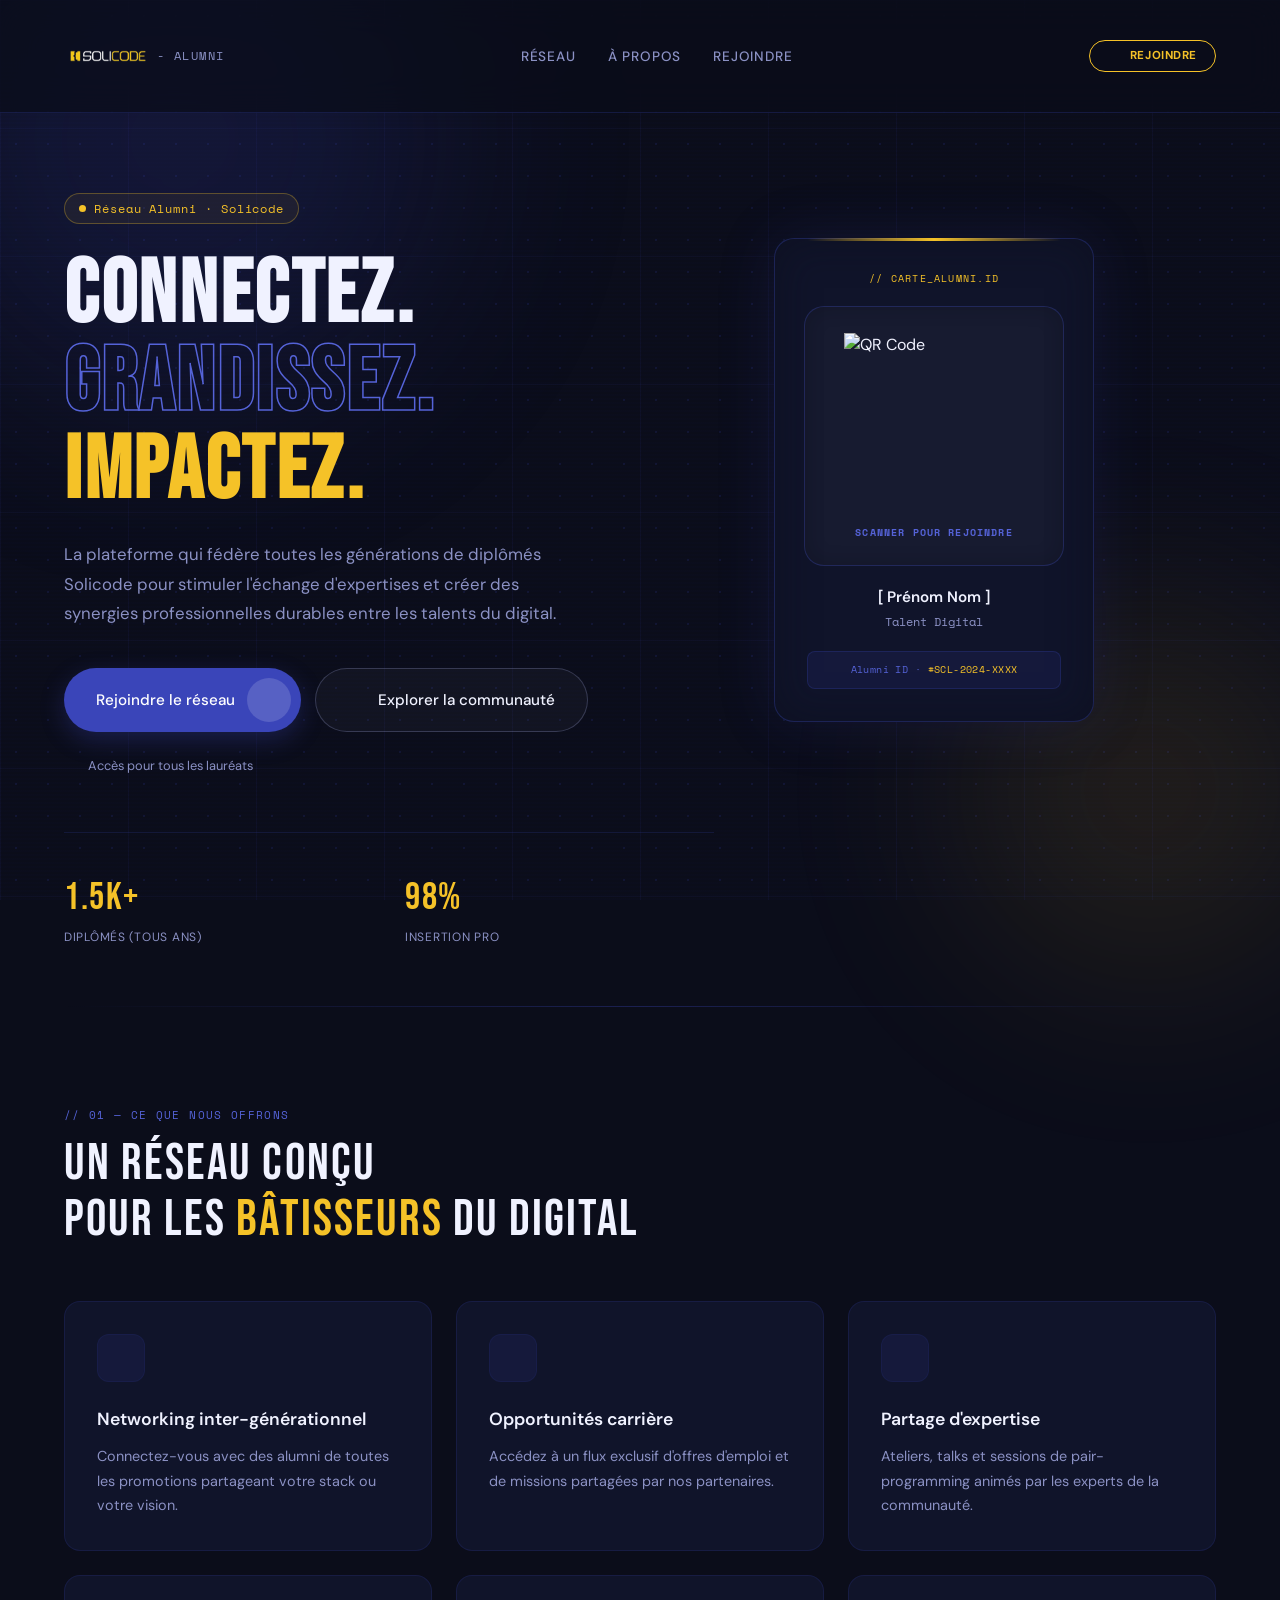
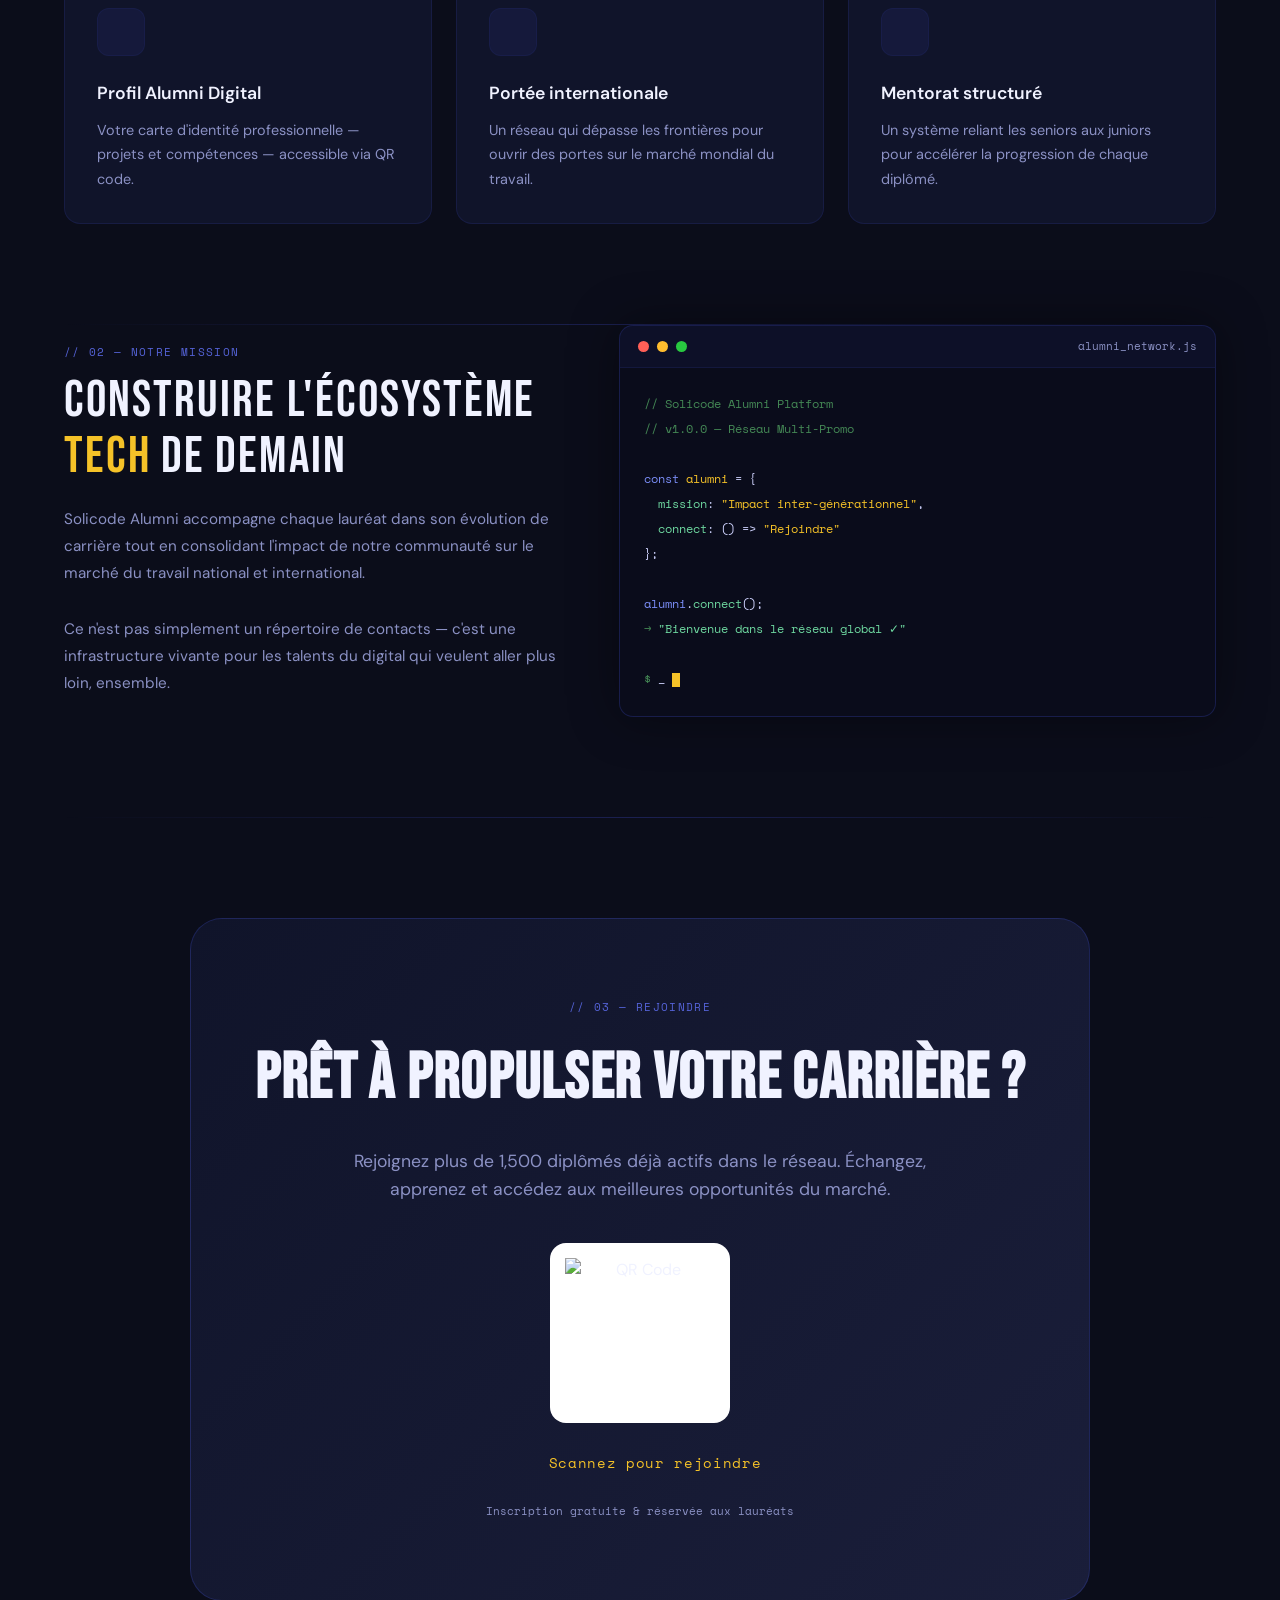
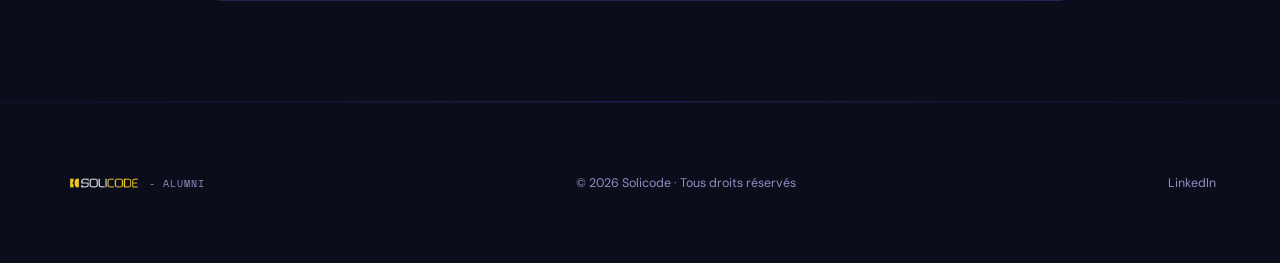
==== index.html @ 5cafac33 "feat: initialize Solicode Alumni landing page with core sections and network registration flow" ====
<!DOCTYPE html>
<html lang="fr">

<head>
    <meta charset="UTF-8" />
    <meta name="viewport" content="width=device-width, initial-scale=1.0" />
    <title>Solicode Alumni</title>
    <link rel="preconnect" href="https://fonts.googleapis.com">
    <link
        href="https://fonts.googleapis.com/css2?family=Space+Mono:wght@400;700&family=DM+Sans:wght@300;400;500;600&family=Bebas+Neue&display=swap"
        rel="stylesheet">
    <link rel="stylesheet" href="style.css">
    <script src="https://unpkg.com/lucide@latest"></script>
    <script src="script.js" defer></script>
</head>

<body>
    <!-- GLOW BLOBS -->
    <div class="blob blob-1"></div>
    <div class="blob blob-2"></div>

    <!-- NAV -->
    <nav>
        <a class="nav-logo" href="#">
            <img src="images/logo.png" alt="Solicode" style="height: 88px;">
            <span style="color:var(--muted); margin-left: -5px;">- ALUMNI</span>
        </a>
        <ul class="nav-links">
            <li><a href="#features">Réseau</a></li>
            <li><a href="#about">À propos</a></li>
            <li><a href="#join">Rejoindre</a></li>
        </ul>
        <a href="https://docs.google.com/forms/d/e/1FAIpQLSdIBmWB9w_yhSmlU2kKXzIRruyi4ViI-cz9RGdixICE_QmEcA/viewform"
            target="_blank" class="nav-cta">
            <i data-lucide="plus"></i>
            Rejoindre
        </a>
    </nav>

    <!-- HERO -->
    <section class="hero">
        <div class="hero-left">
            <div class="hero-tag">Réseau Alumni · Solicode</div>

            <h1>
                Connectez.<br>
                <span class="outline">Grandissez.</span><br>
                <span class="accent">Impactez.</span>
            </h1>

            <p>
                La plateforme qui fédère toutes les générations de diplômés Solicode pour stimuler l'échange
                d'expertises
                et créer des synergies professionnelles durables entre les talents du digital.
            </p>

            <div class="hero-btns">
                <a href="https://docs.google.com/forms/d/e/1FAIpQLSdIBmWB9w_yhSmlU2kKXzIRruyi4ViI-cz9RGdixICE_QmEcA/viewform"
                    target="_blank" class="btn-primary">
                    Rejoindre le réseau
                    <div class="btn-icon">
                        <i data-lucide="arrow-right"></i>
                    </div>
                </a>
                <a href="#features" class="btn-ghost">
                    <i data-lucide="search" style="width:18px"></i>
                    Explorer la communauté
                </a>
            </div>

            <div class="hero-trust">
                <i data-lucide="shield-check"></i>
                Accès pour tous les lauréats
            </div>

            <div class="stats-strip">
                <div class="stat">
                    <div class="stat-num">1.5K+</div>
                    <div class="stat-label">Diplômés (Tous ans)</div>
                </div>
                <!-- <div class="stat">
                    <div class="stat-num">12</div>
                    <div class="stat-label">Pays représentés</div>
                </div> -->
                <div class="stat">
                    <div class="stat-num">98%</div>
                    <div class="stat-label">Insertion pro</div>
                </div>
            </div>
        </div>

        <div class="hero-right">
            <div class="qr-card">
                <div class="qr-card-label">// carte_alumni.id</div>

                <div class="qr-placeholder">
                    <img src="https://api.qrserver.com/v1/create-qr-code/?size=200x200&data=https://docs.google.com/forms/d/e/1FAIpQLSdIBmWB9w_yhSmlU2kKXzIRruyi4ViI-cz9RGdixICE_QmEcA/viewform"
                        alt="QR Code" style="width: 180px; height: 180px;">
                    <span>Scanner pour rejoindre</span>
                </div>

                <div class="qr-meta">
                    <div class="qr-meta-name">[ Prénom Nom ]</div>
                    <div class="qr-meta-role">Talent Digital</div>
                </div>

                <div class="qr-badge">
                    Alumni ID · <span>#SCL-2024-XXXX</span>
                </div>
            </div>
        </div>
    </section>

    <div class="divider"></div>

    <!-- FEATURES -->
    <section class="section" id="features">
        <div class="section-header">
            <div class="section-tag">// 01 — Ce que nous offrons</div>
            <div class="section-title">Un réseau conçu<br>pour les <span class="y">bâtisseurs</span> du digital</div>
        </div>

        <div class="features-grid">
            <div class="feature-card">
                <div class="feature-icon"><i data-lucide="users"></i></div>
                <h3>Networking inter-générationnel</h3>
                <p>Connectez-vous avec des alumni de toutes les promotions partageant votre stack ou votre vision.</p>
            </div>
            <div class="feature-card">
                <div class="feature-icon"><i data-lucide="briefcase"></i></div>
                <h3>Opportunités carrière</h3>
                <p>Accédez à un flux exclusif d'offres d'emploi et de missions partagées par nos partenaires.</p>
            </div>
            <div class="feature-card">
                <div class="feature-icon"><i data-lucide="zap"></i></div>
                <h3>Partage d'expertise</h3>
                <p>Ateliers, talks et sessions de pair-programming animés par les experts de la communauté.</p>
            </div>
            <div class="feature-card">
                <div class="feature-icon"><i data-lucide="id-card"></i></div>
                <h3>Profil Alumni Digital</h3>
                <p>Votre carte d'identité professionnelle — projets et compétences — accessible via QR code.</p>
            </div>
            <div class="feature-card">
                <div class="feature-icon"><i data-lucide="globe"></i></div>
                <h3>Portée internationale</h3>
                <p>Un réseau qui dépasse les frontières pour ouvrir des portes sur le marché mondial du travail.</p>
            </div>
            <div class="feature-card">
                <div class="feature-icon"><i data-lucide="graduation-cap"></i></div>
                <h3>Mentorat structuré</h3>
                <p>Un système reliant les seniors aux juniors pour accélérer la progression de chaque diplômé.</p>
            </div>
        </div>
    </section>

    <div class="divider"></div>

    <!-- TERMINAL -->
    <section class="terminal-section" id="about">
        <div class="terminal-text">
            <div class="section-tag">// 02 — Notre mission</div>
            <div class="section-title" style="margin-bottom:20px">
                Construire l'écosystème <span class="y">tech</span> de demain
            </div>
            <p style="color:var(--muted);line-height:1.8;font-size:.95rem;margin-bottom:28px">
                Solicode Alumni accompagne chaque lauréat dans son évolution de carrière tout en consolidant
                l'impact de notre communauté sur le marché du travail national et international.
            </p>
            <p style="color:var(--muted);line-height:1.8;font-size:.95rem">
                Ce n'est pas simplement un répertoire de contacts — c'est une infrastructure vivante
                pour les talents du digital qui veulent aller plus loin, ensemble.
            </p>
        </div>

        <div class="terminal-box">
            <div class="terminal-bar">
                <div class="t-dot r"></div>
                <div class="t-dot y"></div>
                <div class="t-dot g"></div>
                <div class="terminal-title">alumni_network.js</div>
            </div>
            <div class="terminal-body">
                <div><span class="t-muted">// Solicode Alumni Platform</span></div>
                <div><span class="t-muted">// v1.0.0 — Réseau Multi-Promo</span></div>
                <div>&nbsp;</div>
                <div><span class="t-blue">const</span> <span class="t-yellow">alumni</span> <span class="t-white">=
                        {</span></div>
                <div>&nbsp;&nbsp;<span class="t-green">mission</span><span class="t-white">:</span> <span
                        class="t-yellow">"Impact inter-générationnel"</span><span class="t-white">,</span></div>

                <div>&nbsp;&nbsp;<span class="t-green">connect</span><span class="t-white">: () =></span> <span
                        class="t-yellow">"Rejoindre"</span></div>
                <div><span class="t-white">};</span></div>
                <div>&nbsp;</div>
                <div><span class="t-blue">alumni</span><span class="t-white">.</span><span
                        class="t-green">connect</span><span class="t-white">();</span></div>
                <div><span class="t-muted">→</span> <span class="t-green">"Bienvenue dans le réseau global ✓"</span>
                </div>
                <div>&nbsp;</div>
                <div><span class="t-muted">$</span> <span class="t-white">_</span>
                    <div class="t-cursor" style="display:inline-block"></div>
                </div>
            </div>
        </div>
    </section>

    <div class="divider"></div>

    <!-- JOIN -->
    <section class="join-section" id="join">
        <div class="join-card">
            <div class="section-tag" style="margin-bottom: 15px;">// 03 — Rejoindre</div>
            <h2>Prêt à propulser votre <span class="y">carrière</span> ?</h2>
            <p>
                Rejoignez plus de 1,500 diplômés déjà actifs dans le réseau. Échangez, apprenez et accédez aux
                meilleures
                opportunités du marché.
            </p>
            <div class="join-qr-container">
                <div class="join-qr">
                    <img src="https://api.qrserver.com/v1/create-qr-code/?size=200x200&data=https://docs.google.com/forms/d/e/1FAIpQLSdIBmWB9w_yhSmlU2kKXzIRruyi4ViI-cz9RGdixICE_QmEcA/viewform"
                        alt="QR Code" style="width: 150px; height: 150px;">
                </div>
                <div class="scan-instruction">
                    <i data-lucide="scan"></i>
                    Scannez pour rejoindre
                </div>
            </div>
            <div style="margin-top: 30px; font-family: 'Space Mono', monospace; font-size: .7rem; color: var(--muted);">
                Inscription gratuite & réservée aux lauréats
            </div>
        </div>
    </section>

    <div class="divider"></div>

    <!-- FOOTER -->
    <footer>
        <div class="footer-logo">
            <img src="images/logo.png" alt="Solicode" style="height: 80px;">
            <span
                style="color:var(--muted); margin-left: -5px; font-family: 'Space Mono', monospace; font-size: .6rem; letter-spacing: .1em;">-
                ALUMNI</span>
        </div>
        <div class="footer-copy">© 2026 Solicode · Tous droits réservés</div>
        <div class="footer-links">
            <!-- <a href="#">Confidentialité</a>
            <a href="#">Contact</a> -->
            <a href="#">LinkedIn</a>
        </div>
    </footer>
</body>

</html>
---- style.css ----
*,
*::before,
*::after {
    box-sizing: border-box;
    margin: 0;
    padding: 0;
}

:root {
    --blue: #3A45B9;
    --blue-lt: #5563D8;
    --yellow: #F5C228;
    --dark: #0B0D1A;
    --dark2: #10142A;
    --dark3: #181D3A;
    --muted: #8B91C4;
    --white: #F0F2FF;
    --grid-col: rgba(58, 69, 185, .08);
    --dot-col: rgba(58, 69, 185, .15);
    --container-max: 1280px;
}

html {
    scroll-behavior: smooth;
    font-size: 16px;
}

body {
    background: var(--dark);
    color: var(--white);
    font-family: 'DM Sans', sans-serif;
    overflow-x: hidden;
    min-height: 100vh;
    line-height: 1.5;
}

/* ── DEV BACKGROUND ── */
body::before {
    content: '';
    position: fixed;
    inset: 0;
    z-index: 0;
    /* Dotted Grid */
    background-image: radial-gradient(var(--dot-col) 1px, transparent 1px);
    background-size: 32px 32px;
    pointer-events: none;
}

body::after {
    content: '';
    position: fixed;
    inset: 0;
    z-index: 0;
    /* Large Square Grid + Scanlines */
    background-image: 
        linear-gradient(var(--grid-col) 1px, transparent 1px),
        linear-gradient(90deg, var(--grid-col) 1px, transparent 1px),
        linear-gradient(rgba(11, 13, 26, 0) 50%, rgba(58, 69, 185, 0.02) 50%);
    background-size: 128px 128px, 128px 128px, 100% 4px;
    pointer-events: none;
}

/* ── GLOW BLOBS ── */
.blob {
    position: fixed;
    border-radius: 50%;
    filter: blur(110px);
    opacity: .18;
    z-index: 0;
    pointer-events: none;
}

.blob-1 {
    width: min(520px, 80vw);
    height: min(520px, 80vw);
    top: -120px;
    left: -80px;
    background: var(--blue);
}

.blob-2 {
    width: min(380px, 60vw);
    height: min(380px, 60vw);
    bottom: -80px;
    right: -60px;
    background: var(--yellow);
    opacity: .10;
}

/* ── NAV ── */
nav {
    position: sticky;
    top: 0;
    z-index: 100;
    display: flex;
    align-items: center;
    justify-content: space-between;
    padding: 12px 5%;
    background: rgba(11, 13, 26, .72);
    backdrop-filter: blur(18px);
    border-bottom: 1px solid rgba(58, 69, 185, .25);
    transition: transform 0.3s ease-in-out;
}

nav.nav-hidden {
    transform: translateY(-100%);
}

.nav-logo {
    display: flex;
    align-items: center;
    gap: 10px;
    text-decoration: none;
    flex-shrink: 0;
}

.nav-logo-icon {
    width: 34px;
    height: 34px;
    background: var(--yellow);
    clip-path: polygon(30% 0%, 100% 0%, 100% 100%, 30% 100%, 0% 50%);
}

.nav-logo span {
    font-family: 'Space Mono', monospace;
    font-size: .75rem;
    letter-spacing: .12em;
    text-transform: uppercase;
}

.nav-logo span b {
    color: var(--yellow);
}

.nav-links {
    display: flex;
    gap: 32px;
    list-style: none;
}

.nav-links a {
    font-size: .85rem;
    font-weight: 500;
    letter-spacing: .06em;
    color: var(--muted);
    text-decoration: none;
    text-transform: uppercase;
    transition: color .2s;
}

.nav-links a:hover {
    color: var(--white);
}

.nav-cta {
    display: flex;
    align-items: center;
    gap: 8px;
    padding: 6px 18px;
    border-radius: 999px;
    background: transparent;
    color: var(--yellow);
    font-size: .72rem;
    font-weight: 700;
    letter-spacing: .05em;
    text-transform: uppercase;
    cursor: pointer;
    border: 1.5px solid var(--yellow);
    transition: all .3s cubic-bezier(0.4, 0, 0.2, 1);
    text-decoration: none;
    white-space: nowrap;
}

.nav-cta:hover {
    background: var(--yellow);
    color: var(--dark);
    box-shadow: 0 0 20px rgba(245, 194, 40, 0.3);
    transform: translateY(-1px);
}

.nav-cta i {
    width: 14px;
    height: 14px;
    stroke-width: 3px;
}

/* ── HERO ── */
.hero {
    position: relative;
    z-index: 1;
    min-height: 92vh;
    display: flex;
    align-items: center;
    padding: 80px 5% 60px;
    gap: 60px;
    max-width: var(--container-max);
    margin: 0 auto;
}

.hero-left {
    flex: 1;
    max-width: 650px;
}

.hero-tag {
    display: inline-flex;
    align-items: center;
    gap: 8px;
    padding: 6px 14px;
    border-radius: 20px;
    border: 1px solid rgba(245, 194, 40, .30);
    background: rgba(245, 194, 40, .06);
    font-family: 'Space Mono', monospace;
    font-size: .72rem;
    color: var(--yellow);
    letter-spacing: .08em;
    margin-bottom: 28px;
}

.hero-tag::before {
    content: '';
    width: 7px;
    height: 7px;
    border-radius: 50%;
    background: var(--yellow);
    animation: pulse 1.8s ease-in-out infinite;
}

@keyframes pulse {

    0%,
    100% {
        opacity: 1;
        transform: scale(1)
    }

    50% {
        opacity: .4;
        transform: scale(.7)
    }
}

.hero h1 {
    font-family: 'Bebas Neue', sans-serif;
    font-size: clamp(2.8rem, 8vw, 5.5rem);
    line-height: 1.0;
    letter-spacing: .03em;
    color: var(--white);
    margin-bottom: 24px;
}

.hero h1 .accent {
    color: var(--yellow);
}

.hero h1 .outline {
    -webkit-text-stroke: 1.5px var(--blue-lt);
    color: transparent;
}

.hero p {
    font-size: clamp(0.95rem, 2vw, 1.05rem);
    line-height: 1.75;
    color: var(--muted);
    max-width: 520px;
    margin-bottom: 40px;
}

.hero-btns {
    display: flex;
    gap: 14px;
    flex-wrap: wrap;
}

.btn-primary {
    display: inline-flex;
    align-items: center;
    gap: 12px;
    padding: 10px 10px 10px 32px;
    border-radius: 999px;
    background: var(--blue);
    color: #fff;
    font-weight: 500;
    font-size: .95rem;
    cursor: pointer;
    border: none;
    transition: all .3s cubic-bezier(0.4, 0, 0.2, 1);
    box-shadow: 0 8px 24px rgba(58, 69, 185, 0.3);
    text-decoration: none;
}

.btn-primary:hover {
    background: var(--blue-lt);
    transform: translateY(-2px) scale(1.02);
    box-shadow: 0 12px 32px rgba(58, 69, 185, 0.5);
}

.btn-primary .btn-icon {
    width: 44px;
    height: 44px;
    background: rgba(255, 255, 255, 0.15);
    border-radius: 50%;
    display: flex;
    align-items: center;
    justify-content: center;
    transition: transform .3s;
}

.btn-primary:hover .btn-icon {
    transform: rotate(-45deg);
    background: rgba(255, 255, 255, 0.25);
}

.btn-ghost {
    display: inline-flex;
    align-items: center;
    gap: 12px;
    padding: 14px 32px;
    border-radius: 999px;
    background: rgba(255, 255, 255, 0.03);
    border: 1.5px solid rgba(140, 145, 196, 0.3);
    color: var(--white);
    font-weight: 500;
    font-size: .95rem;
    cursor: pointer;
    transition: all .3s;
    backdrop-filter: blur(4px);
    text-decoration: none;
}

.btn-ghost:hover {
    border-color: var(--yellow);
    background: rgba(245, 194, 40, 0.05);
    color: var(--yellow);
    transform: translateY(-2px);
}

.hero-trust {
    display: flex;
    align-items: center;
    gap: 8px;
    margin-top: 24px;
    color: var(--muted);
    font-size: .8rem;
    font-weight: 400;
}

.hero-trust i {
    color: #6ED8A0;
    width: 16px;
    height: 16px;
}

/* ── STATS STRIP ── */
.stats-strip {
    display: flex;
    flex-wrap: wrap;
    gap: 32px;
    border-top: 1px solid rgba(58, 69, 185, .2);
    margin-top: 56px;
    padding-top: 36px;
}

.stat {
    flex: 1;
    min-width: 140px;
}

.stat-num {
    font-family: 'Bebas Neue', sans-serif;
    font-size: clamp(1.8rem, 4vw, 2.4rem);
    color: var(--yellow);
    letter-spacing: .04em;
}

.stat-label {
    font-size: .75rem;
    color: var(--muted);
    text-transform: uppercase;
    letter-spacing: .06em;
    margin-top: 2px;
}

/* ── QR CARD ── */
.hero-right {
    flex-shrink: 0;
    perspective: 1000px;
    margin-top: -180px;
}

.qr-card {
    position: relative;
    width: 320px;
    background: var(--dark2);
    border: 1px solid rgba(58, 69, 185, .3);
    border-radius: 20px;
    padding: 32px;
    display: flex;
    flex-direction: column;
    align-items: center;
    gap: 20px;
    box-shadow: 0 0 60px rgba(58, 69, 185, .15), inset 0 0 40px rgba(11, 13, 26, .5);
    transition: transform .5s cubic-bezier(0.175, 0.885, 0.32, 1.275);
}

.qr-card:hover {
    transform: translateY(-10px) rotateY(5deg) rotateX(2deg);
}

.qr-card::before {
    content: '';
    position: absolute;
    top: -1px;
    left: 32px;
    right: 32px;
    height: 3px;
    background: linear-gradient(90deg, transparent, var(--yellow), transparent);
    border-radius: 0 0 4px 4px;
}

.qr-card-label {
    font-family: 'Space Mono', monospace;
    font-size: .65rem;
    color: var(--yellow);
    letter-spacing: .12em;
    text-transform: uppercase;
}

.qr-placeholder {
    width: 260px;
    height: 260px;
    background: rgba(255, 255, 255, 0.03);
    border: 1px solid rgba(58, 69, 185, 0.3);
    border-radius: 20px;
    display: flex;
    flex-direction: column;
    align-items: center;
    justify-content: center;
    gap: 12px;
    position: relative;
    overflow: hidden;
    transition: all .3s;
    box-shadow: inset 0 0 20px rgba(0, 0, 0, 0.2);
}

.qr-placeholder span {
    font-family: 'Space Mono', monospace;
    font-size: .6rem;
    letter-spacing: .12em;
    color: var(--blue-lt);
    text-transform: uppercase;
    font-weight: 700;
}

.qr-corner {
    position: absolute;
    width: 18px;
    height: 18px;
    border-color: var(--blue-lt);
    border-style: solid;
    opacity: .7;
}

.qr-corner.tl { top: 10px; left: 10px; border-width: 2px 0 0 2px; }
.qr-corner.tr { top: 10px; right: 10px; border-width: 2px 2px 0 0; }
.qr-corner.bl { bottom: 10px; left: 10px; border-width: 0 0 2px 2px; }
.qr-corner.br { bottom: 10px; right: 10px; border-width: 0 2px 2px 0; }

.qr-meta {
    width: 100%;
}

.qr-meta-name {
    font-weight: 600;
    font-size: .95rem;
    text-align: center;
    color: var(--white);
}

.qr-meta-role {
    font-size: .75rem;
    color: var(--muted);
    text-align: center;
    margin-top: 4px;
    font-family: 'Space Mono', monospace;
}

.qr-badge {
    width: 100%;
    padding: 10px;
    background: rgba(58, 69, 185, .12);
    border: 1px solid rgba(58, 69, 185, .25);
    border-radius: 8px;
    font-family: 'Space Mono', monospace;
    font-size: .65rem;
    color: var(--blue-lt);
    text-align: center;
    letter-spacing: .04em;
}

.qr-badge span {
    color: var(--yellow);
}

/* ── SECTIONS ── */
.section {
    position: relative;
    z-index: 1;
    padding: 100px 5%;
    max-width: var(--container-max);
    margin: 0 auto;
}

.section-header {
    margin-bottom: 52px;
}

.section-tag {
    font-family: 'Space Mono', monospace;
    font-size: .7rem;
    color: var(--blue-lt);
    letter-spacing: .12em;
    text-transform: uppercase;
    margin-bottom: 12px;
}

.section-title {
    font-family: 'Bebas Neue', sans-serif;
    font-size: clamp(2.2rem, 5vw, 3.2rem);
    letter-spacing: .04em;
    line-height: 1.1;
}

.section-title .y {
    color: var(--yellow);
}

.features-grid {
    display: grid;
    grid-template-columns: repeat(auto-fit, minmax(300px, 1fr));
    gap: 24px;
}

.feature-card {
    background: var(--dark2);
    border: 1px solid rgba(58, 69, 185, .18);
    border-radius: 16px;
    padding: 32px;
    transition: all .3s ease;
    position: relative;
    overflow: hidden;
    height: 100%;
}

.feature-card:hover {
    border-color: rgba(58, 69, 185, .5);
    transform: translateY(-8px);
    box-shadow: 0 12px 40px rgba(58, 69, 185, .15);
}

.feature-icon {
    width: 48px;
    height: 48px;
    border-radius: 12px;
    background: rgba(58, 69, 185, .12);
    display: flex;
    align-items: center;
    justify-content: center;
    margin-bottom: 24px;
    color: var(--blue-lt);
    border: 1px solid rgba(58, 69, 185, .1);
}

.feature-card h3 {
    font-size: 1.1rem;
    font-weight: 600;
    margin-bottom: 12px;
}

.feature-card p {
    font-size: .9rem;
    color: var(--muted);
    line-height: 1.7;
}

/* ── TERMINAL ── */
.terminal-section {
    position: relative;
    z-index: 1;
    padding: 0 5% 100px;
    display: flex;
    gap: 60px;
    align-items: center;
    max-width: var(--container-max);
    margin: 0 auto;
}

.terminal-text {
    flex: 1;
}

.terminal-box {
    flex: 1.2;
    background: #0a0c1b;
    border: 1px solid rgba(58, 69, 185, .3);
    border-radius: 14px;
    overflow: hidden;
    box-shadow: 0 0 50px rgba(0, 0, 0, .4);
    min-width: 320px;
}

.terminal-bar {
    display: flex;
    align-items: center;
    gap: 8px;
    padding: 12px 18px;
    background: rgba(58, 69, 185, .08);
    border-bottom: 1px solid rgba(58, 69, 185, .15);
}

.t-dot {
    width: 11px;
    height: 11px;
    border-radius: 50%;
}

.t-dot.r { background: #FF5F57; }
.t-dot.y { background: #FFBD2E; }
.t-dot.g { background: #28C840; }

.terminal-title {
    font-family: 'Space Mono', monospace;
    font-size: .7rem;
    color: var(--muted);
    margin-left: auto;
}

.terminal-body {
    padding: 24px;
    font-family: 'Space Mono', monospace;
    font-size: clamp(0.7rem, 1.5vw, 0.78rem);
    line-height: 2;
    overflow-x: auto;
}

.t-muted { color: #485; }
.t-blue { color: #7B8EF8; }
.t-yellow { color: var(--yellow); }
.t-white { color: #D0D4FF; }
.t-green { color: #6ED8A0; }

.t-cursor {
    display: inline-block;
    width: 8px;
    height: 14px;
    background: var(--yellow);
    vertical-align: middle;
    animation: blink 1s step-end infinite;
}

@keyframes blink { 0%, 100% { opacity: 1 } 50% { opacity: 0 } }

/* ── JOIN ── */
.join-section {
    position: relative;
    z-index: 1;
    padding: 100px 5%;
    text-align: center;
}

.join-card {
    max-width: 900px;
    margin: 0 auto;
    background: linear-gradient(135deg, var(--dark2) 0%, #1a1e3a 100%);
    border: 1px solid rgba(58, 69, 185, 0.3);
    border-radius: 32px;
    padding: clamp(40px, 8vw, 80px) 5%;
    position: relative;
    overflow: hidden;
}

.join-card h2 {
    font-family: 'Bebas Neue', sans-serif;
    font-size: clamp(2.5rem, 8vw, 4rem);
    margin-bottom: 20px;
    letter-spacing: .02em;
}

.join-card p {
    color: var(--muted);
    font-size: clamp(1rem, 2vw, 1.1rem);
    max-width: 600px;
    margin: 0 auto 40px;
    line-height: 1.6;
}

.join-qr-container {
    margin: 0 auto;
    display: flex;
    flex-direction: column;
    align-items: center;
    gap: 20px;
}

.join-qr {
    width: 180px;
    height: 180px;
    background: #fff;
    padding: 12px;
    border-radius: 16px;
    display: flex;
    align-items: center;
    justify-content: center;
}

.join-qr img {
    width: 100%;
    height: auto;
}

.scan-instruction {
    font-family: 'Space Mono', monospace;
    font-size: .85rem;
    color: var(--yellow);
    display: flex;
    align-items: center;
    justify-content: center;
    gap: 10px;
    letter-spacing: .05em;
    margin-top: 10px;
}

.scan-instruction i {
    width: 20px;
    height: 20px;
}

/* ── DIVIDER ── */
.divider {
    position: relative;
    z-index: 1;
    height: 1px;
    margin: 0 5%;
    background: linear-gradient(90deg, transparent, rgba(58, 69, 185, .35), transparent);
}

/* ── FOOTER ── */
footer {
    position: relative;
    z-index: 1;
    border-top: 1px solid rgba(58, 69, 185, .15);
    padding: 40px 5%;
    display: flex;
    align-items: center;
    justify-content: space-between;
    max-width: var(--container-max);
    margin: 0 auto;
}

.footer-logo {
    display: flex;
    align-items: center;
    gap: 10px;
}

.footer-copy { font-size: .78rem; color: var(--muted); }
.footer-links { display: flex; gap: 24px; }
.footer-links a { font-size: .78rem; color: var(--muted); text-decoration: none; transition: color .2s; }
.footer-links a:hover { color: var(--white); }

/* ── ANIMATIONS ── */
@keyframes fadeUp {
    from { opacity: 0; transform: translateY(28px); }
    to { opacity: 1; transform: translateY(0); }
}

.hero-tag { animation: fadeUp .6s ease both; }
.hero h1 { animation: fadeUp .6s .1s ease both; }
.hero p { animation: fadeUp .6s .2s ease both; }
.hero-btns { animation: fadeUp .6s .3s ease both; }
.stats-strip { animation: fadeUp .6s .4s ease both; }
.qr-card { animation: fadeUp .6s .25s ease both; }

/* ── RESPONSIVE ── */
@media (max-width: 1024px) {
    .hero { gap: 40px; }
    .hero-right { display: flex; justify-content: center; width: 100%; margin-top: 0; }
    .qr-card { width: 340px; }
    .terminal-section { gap: 40px; }
}

@media (max-width: 900px) {
    nav .nav-links { display: none; }
    
    .hero {
        flex-direction: column;
        text-align: center;
        padding-top: 60px;
    }
    
    .hero-left { max-width: 100%; }
    .hero p { margin: 0 auto 40px; }
    .hero-btns { justify-content: center; }
    .hero-trust { justify-content: center; }
    
    .stats-strip { justify-content: center; }
    .stat { border: none; padding: 0; margin: 0; }
    
    .terminal-section { flex-direction: column; }
    .terminal-text { text-align: center; }
}

@media (max-width: 600px) {
    nav { padding: 12px 20px; }
    .nav-logo span { font-size: .65rem; }
    
    .hero { padding: 40px 20px; }
    .hero h1 { font-size: clamp(2.5rem, 12vw, 3.5rem); }
    
    .btn-primary, .btn-ghost { width: 100%; justify-content: center; }
    
    .section { padding: 60px 20px; }
    .section-title { font-size: 2rem; }
    
    .terminal-section { padding: 0 20px 60px; }
    .terminal-box { min-width: 100%; }
    
    .join-section { padding: 60px 20px; }
    .join-card { padding: 40px 20px; border-radius: 24px; }
    
    footer {
        flex-direction: column;
        gap: 24px;
        padding: 48px 20px;
        text-align: center;
    }

    .footer-logo {
        justify-content: center;
    }

    .footer-links {
        justify-content: center;
    }
}
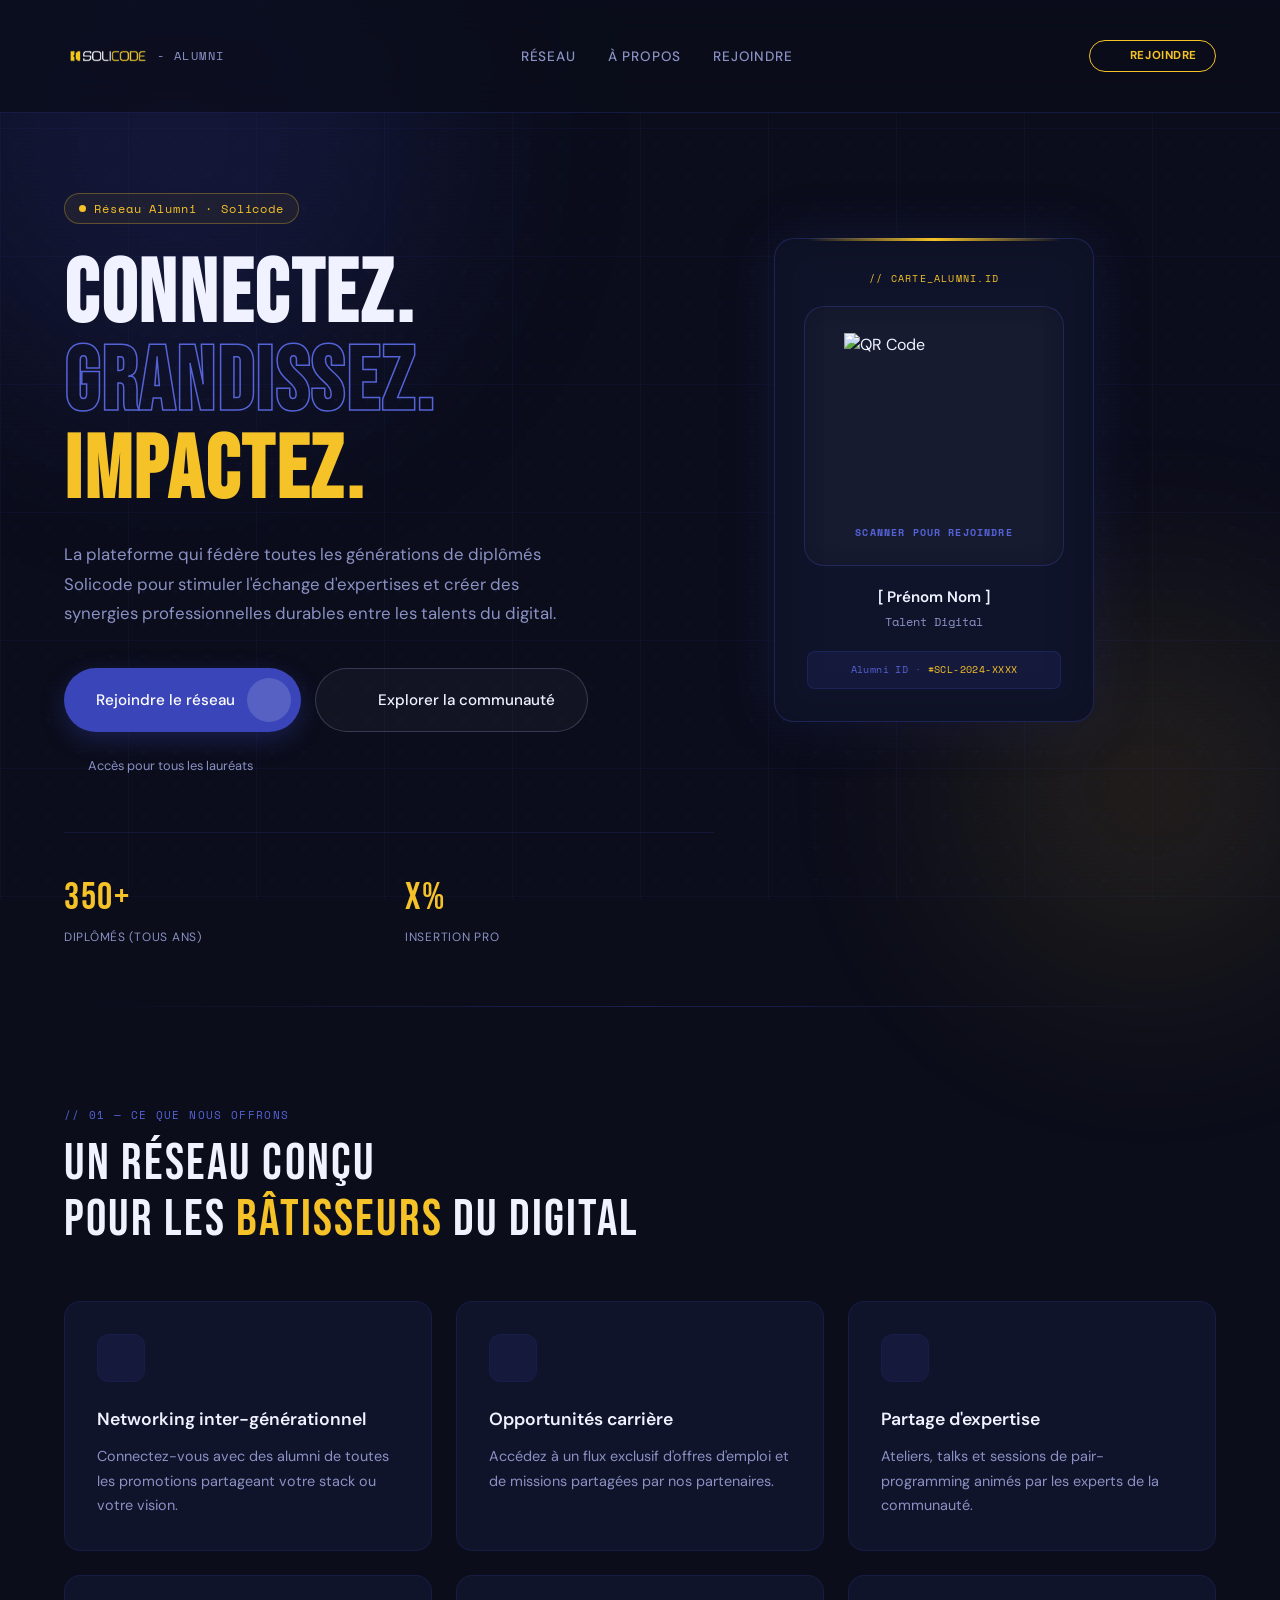
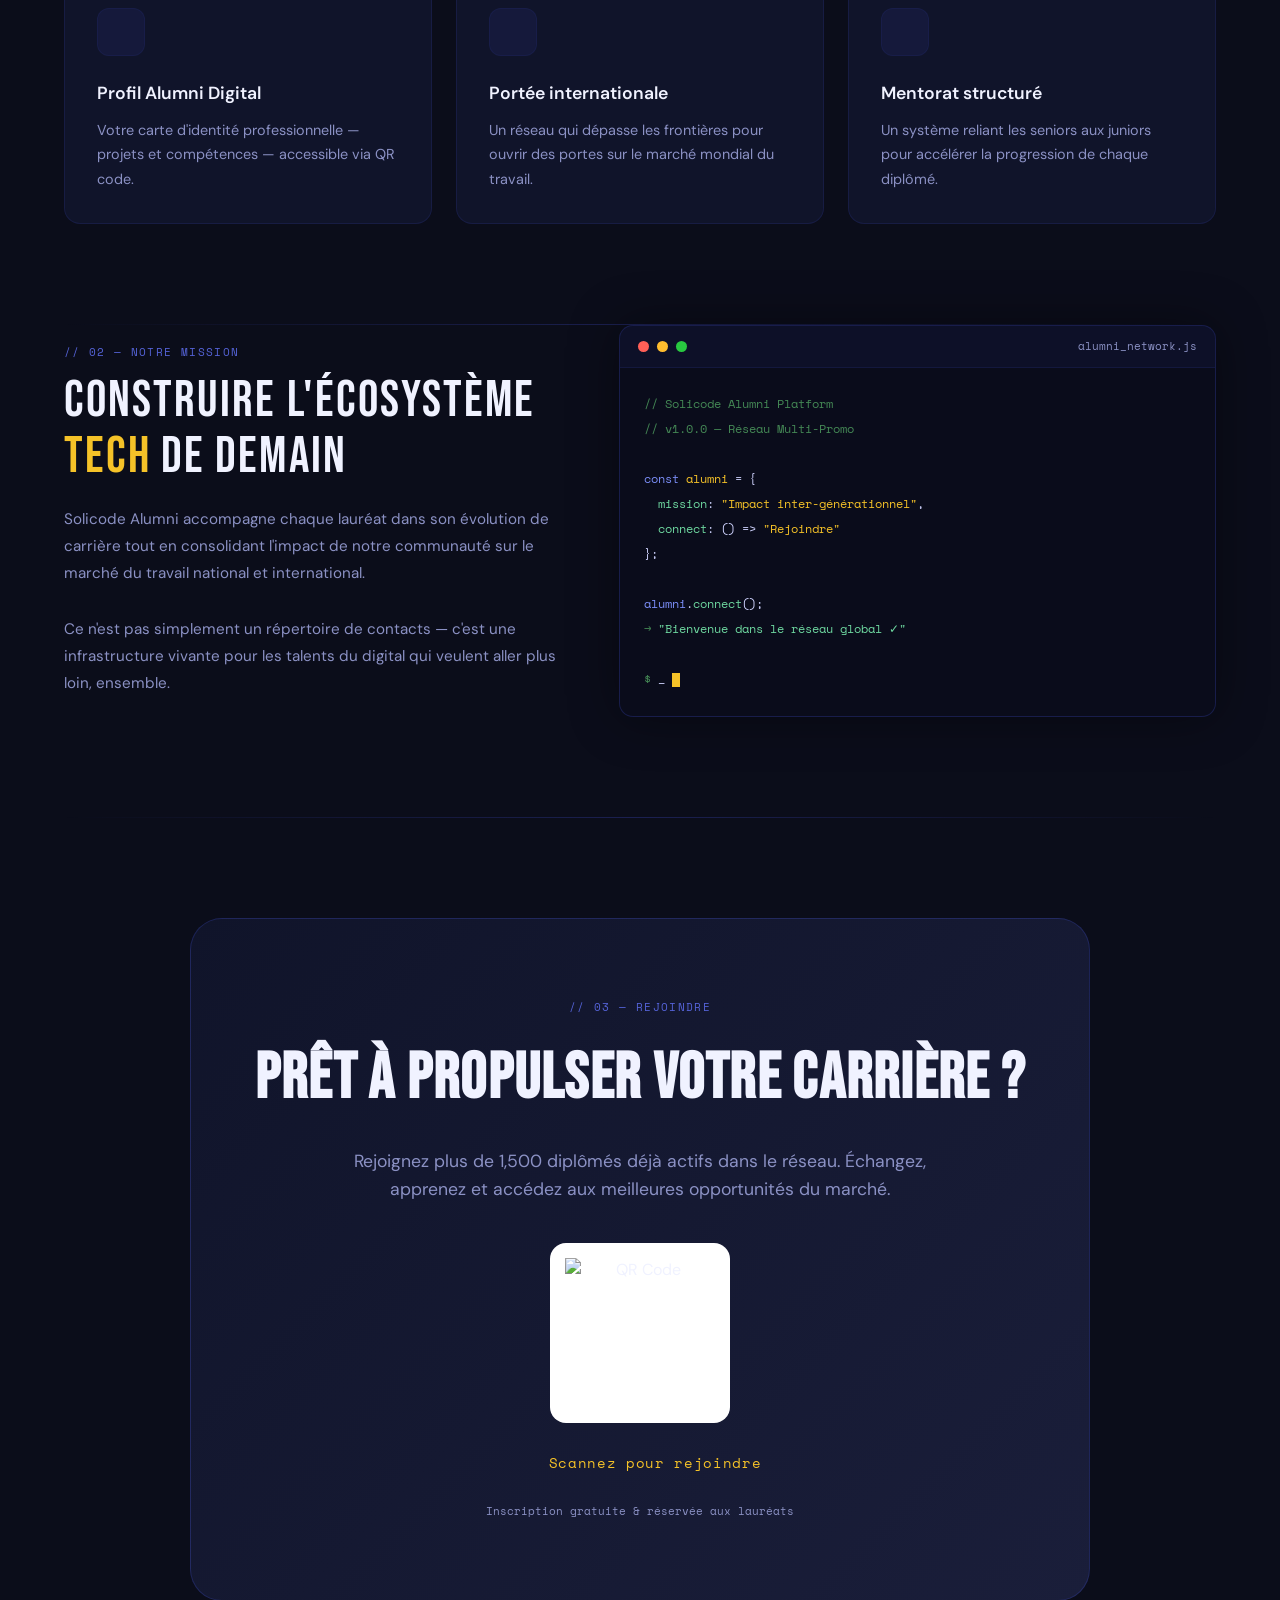
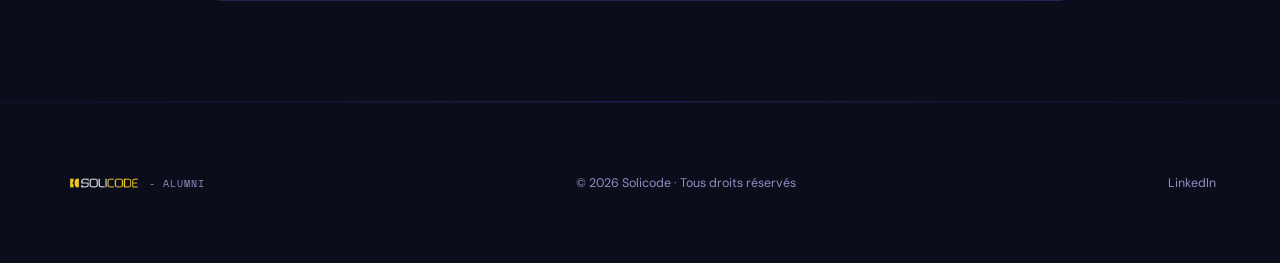
==== commit e49dec2b: "refactor: update alumni count and placeholder value for insertion rate in stats strip" ====
--- a/index.html
+++ b/index.html
@@ -75,7 +75,7 @@
 
             <div class="stats-strip">
                 <div class="stat">
-                    <div class="stat-num">1.5K+</div>
+                    <div class="stat-num">350+</div>
                     <div class="stat-label">Diplômés (Tous ans)</div>
                 </div>
                 <!-- <div class="stat">
@@ -83,7 +83,7 @@
                     <div class="stat-label">Pays représentés</div>
                 </div> -->
                 <div class="stat">
-                    <div class="stat-num">98%</div>
+                    <div class="stat-num">X%</div>
                     <div class="stat-label">Insertion pro</div>
                 </div>
             </div>
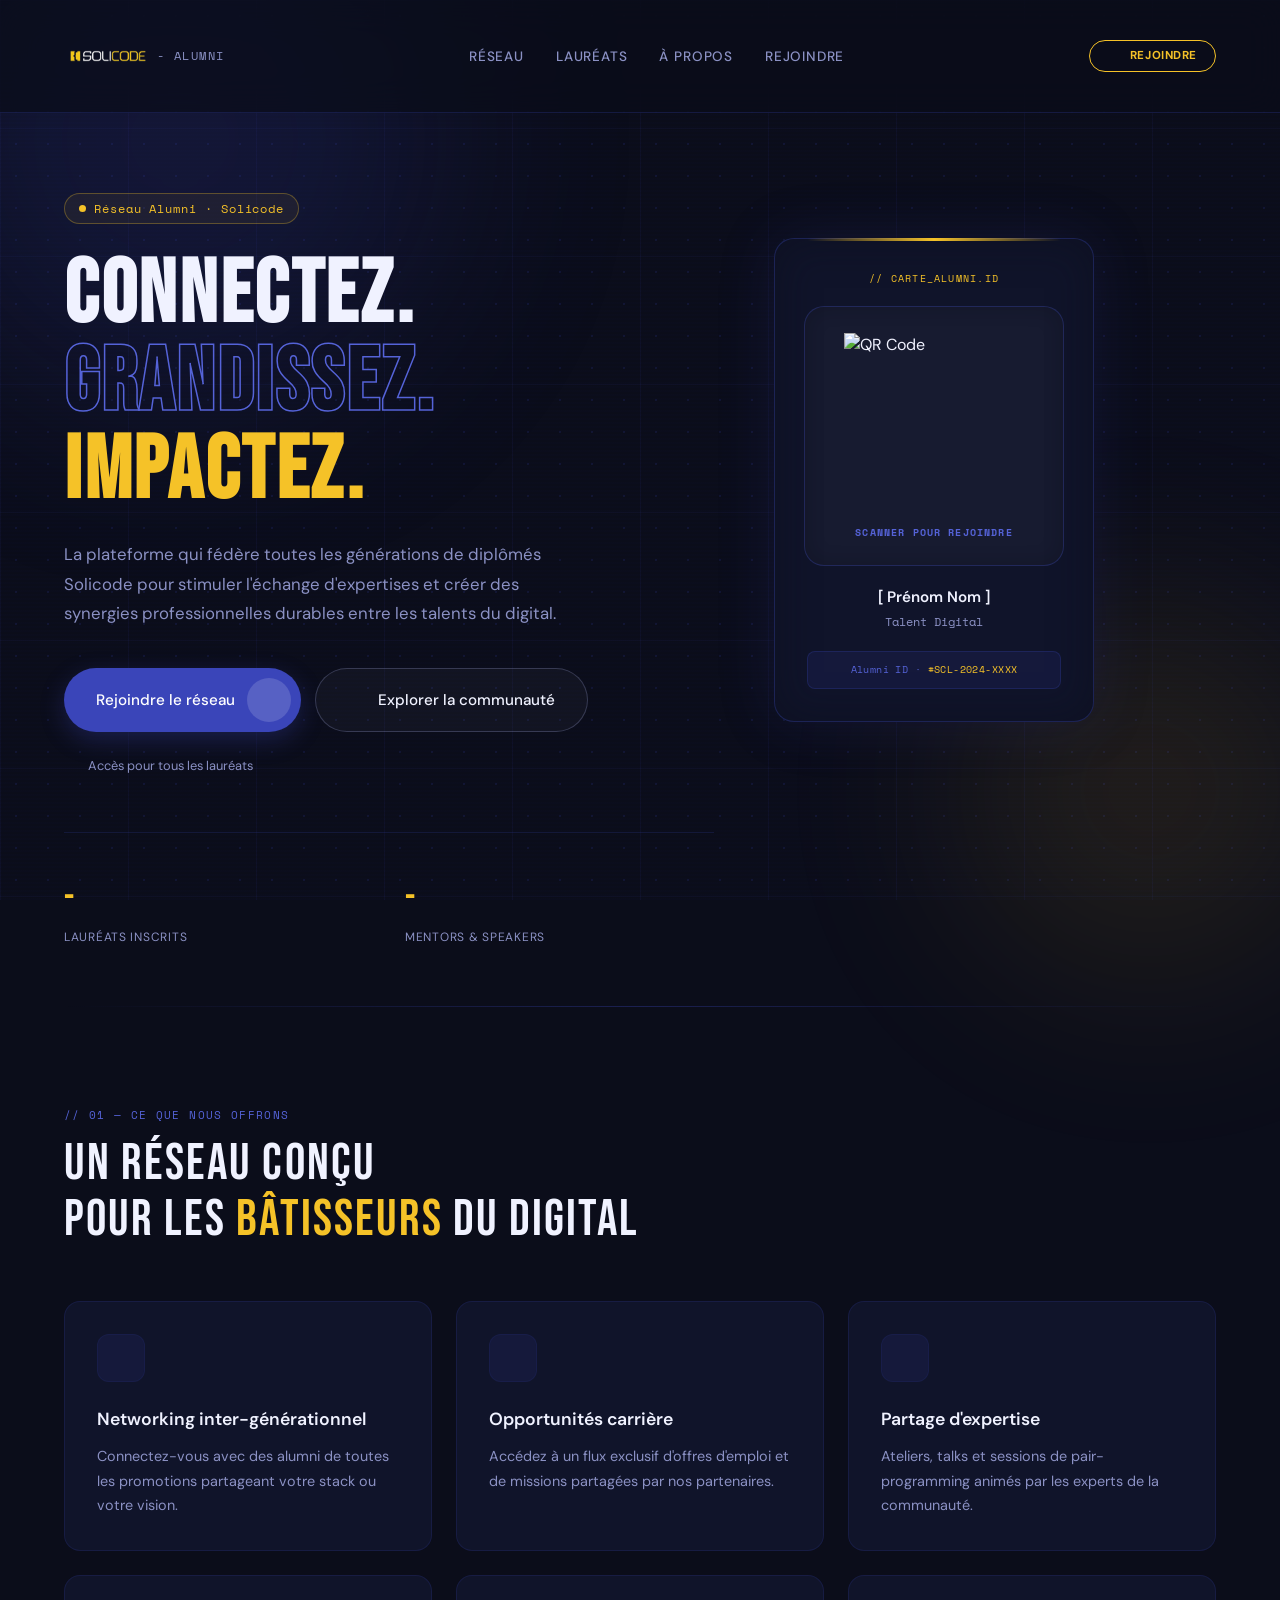
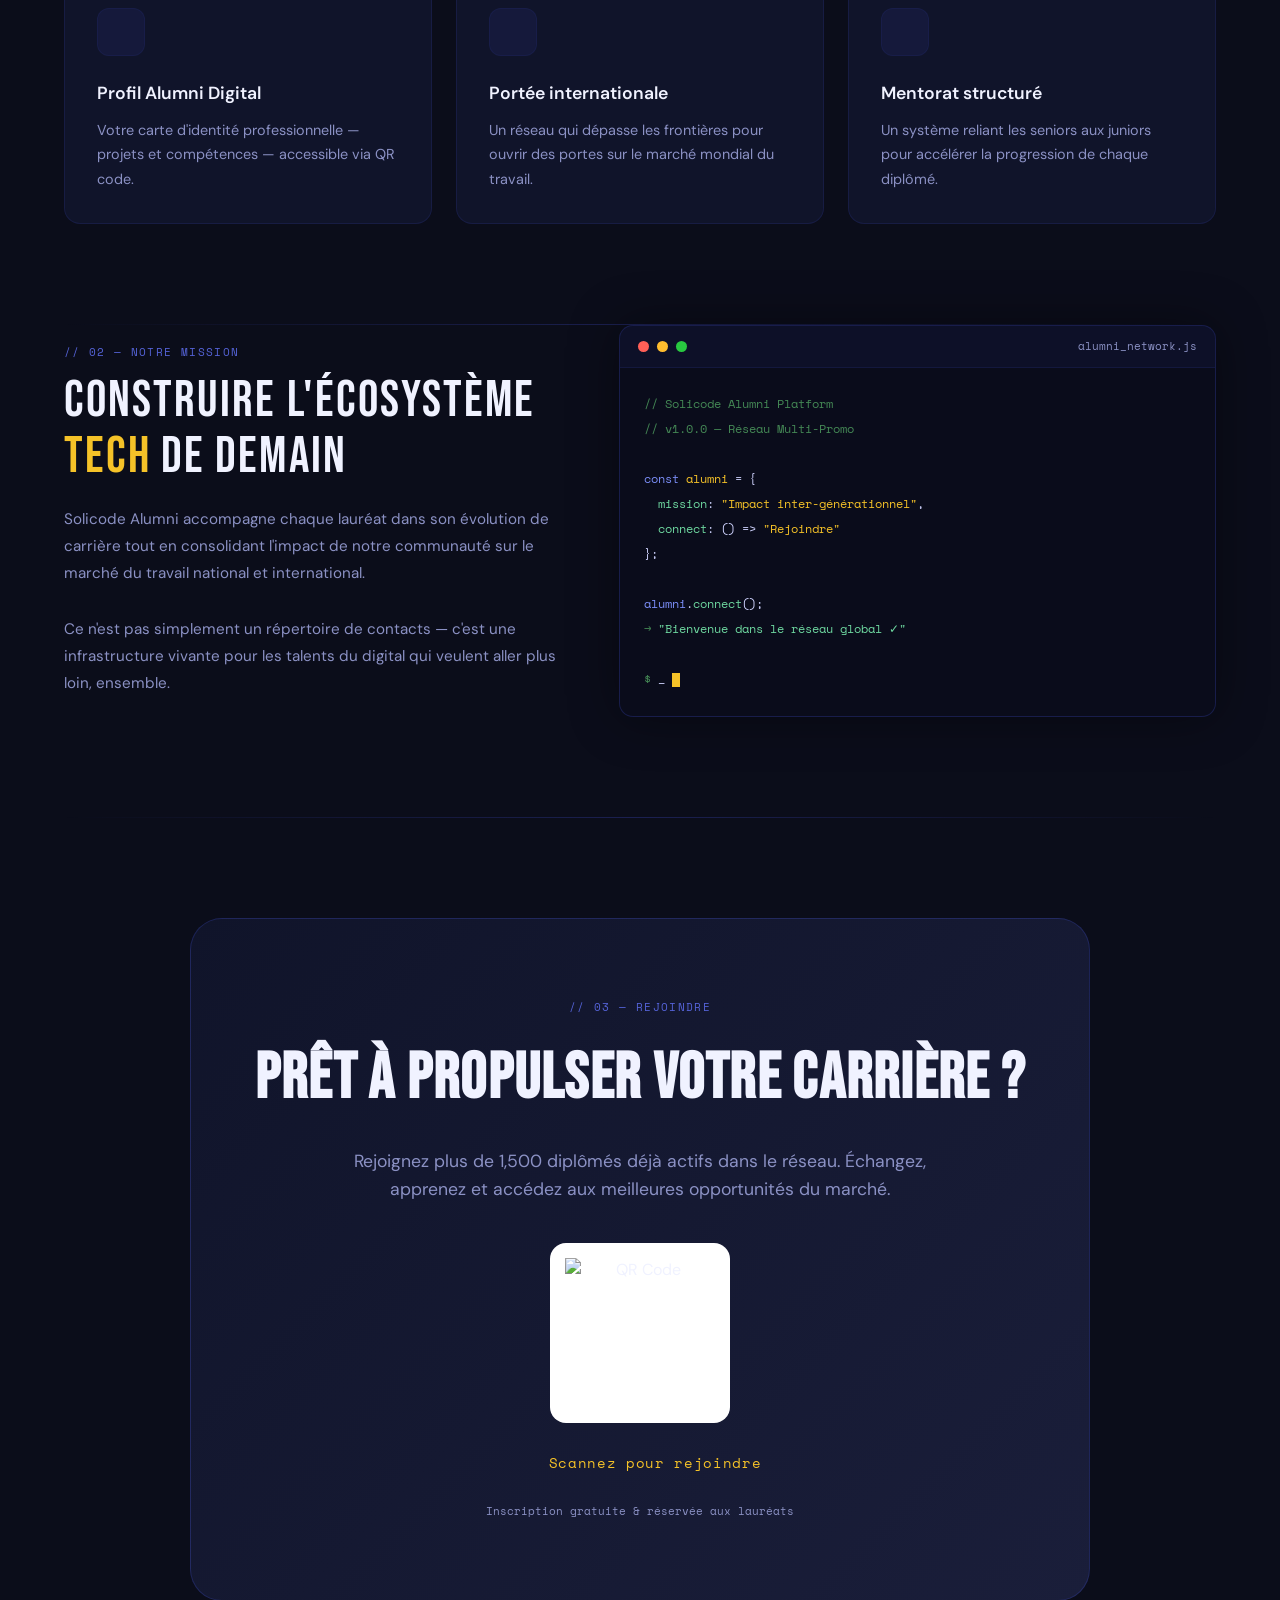
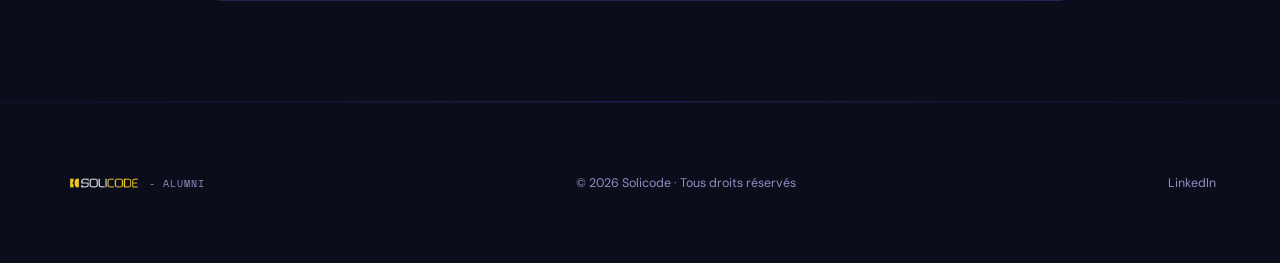
==== commit b740d01e: "add laureat page" ====
--- a/index.html
+++ b/index.html
@@ -26,9 +26,10 @@
             <span style="color:var(--muted); margin-left: -5px;">- ALUMNI</span>
         </a>
         <ul class="nav-links">
-            <li><a href="#features">Réseau</a></li>
-            <li><a href="#about">À propos</a></li>
-            <li><a href="#join">Rejoindre</a></li>
+            <li><a href="index.html#features">Réseau</a></li>
+            <li><a href="laureats.html">Lauréats</a></li>
+            <li><a href="index.html#about">À propos</a></li>
+            <li><a href="index.html#join">Rejoindre</a></li>
         </ul>
         <a href="https://docs.google.com/forms/d/e/1FAIpQLSdIBmWB9w_yhSmlU2kKXzIRruyi4ViI-cz9RGdixICE_QmEcA/viewform"
             target="_blank" class="nav-cta">
@@ -75,16 +76,12 @@
 
             <div class="stats-strip">
                 <div class="stat">
-                    <div class="stat-num">350+</div>
-                    <div class="stat-label">Diplômés (Tous ans)</div>
-                </div>
-                <!-- <div class="stat">
-                    <div class="stat-num">12</div>
-                    <div class="stat-label">Pays représentés</div>
-                </div> -->
+                    <div class="stat-num" id="stat-inscrits">-</div>
+                    <div class="stat-label">Lauréats Inscrits</div>
+                </div>
                 <div class="stat">
-                    <div class="stat-num">X%</div>
-                    <div class="stat-label">Insertion pro</div>
+                    <div class="stat-num" id="stat-mentors">-</div>
+                    <div class="stat-label">Mentors & Speakers</div>
                 </div>
             </div>
         </div>
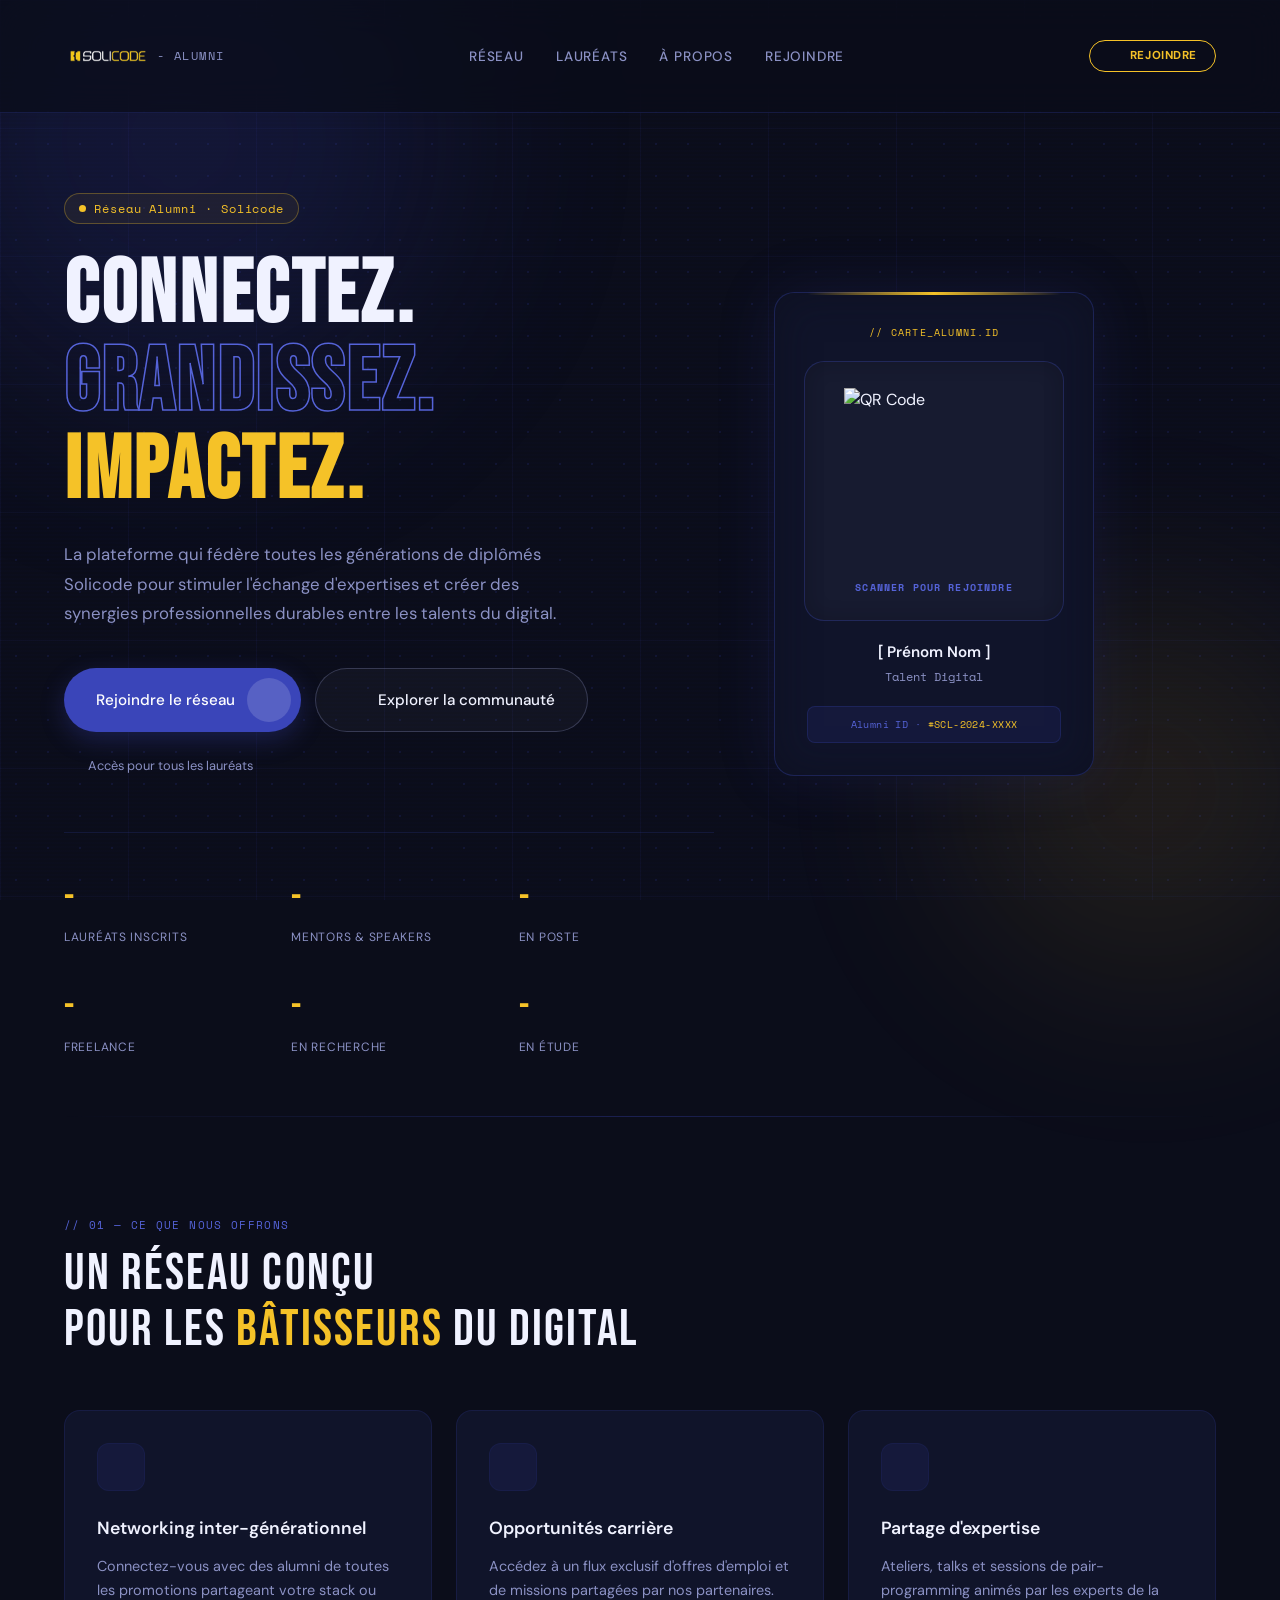
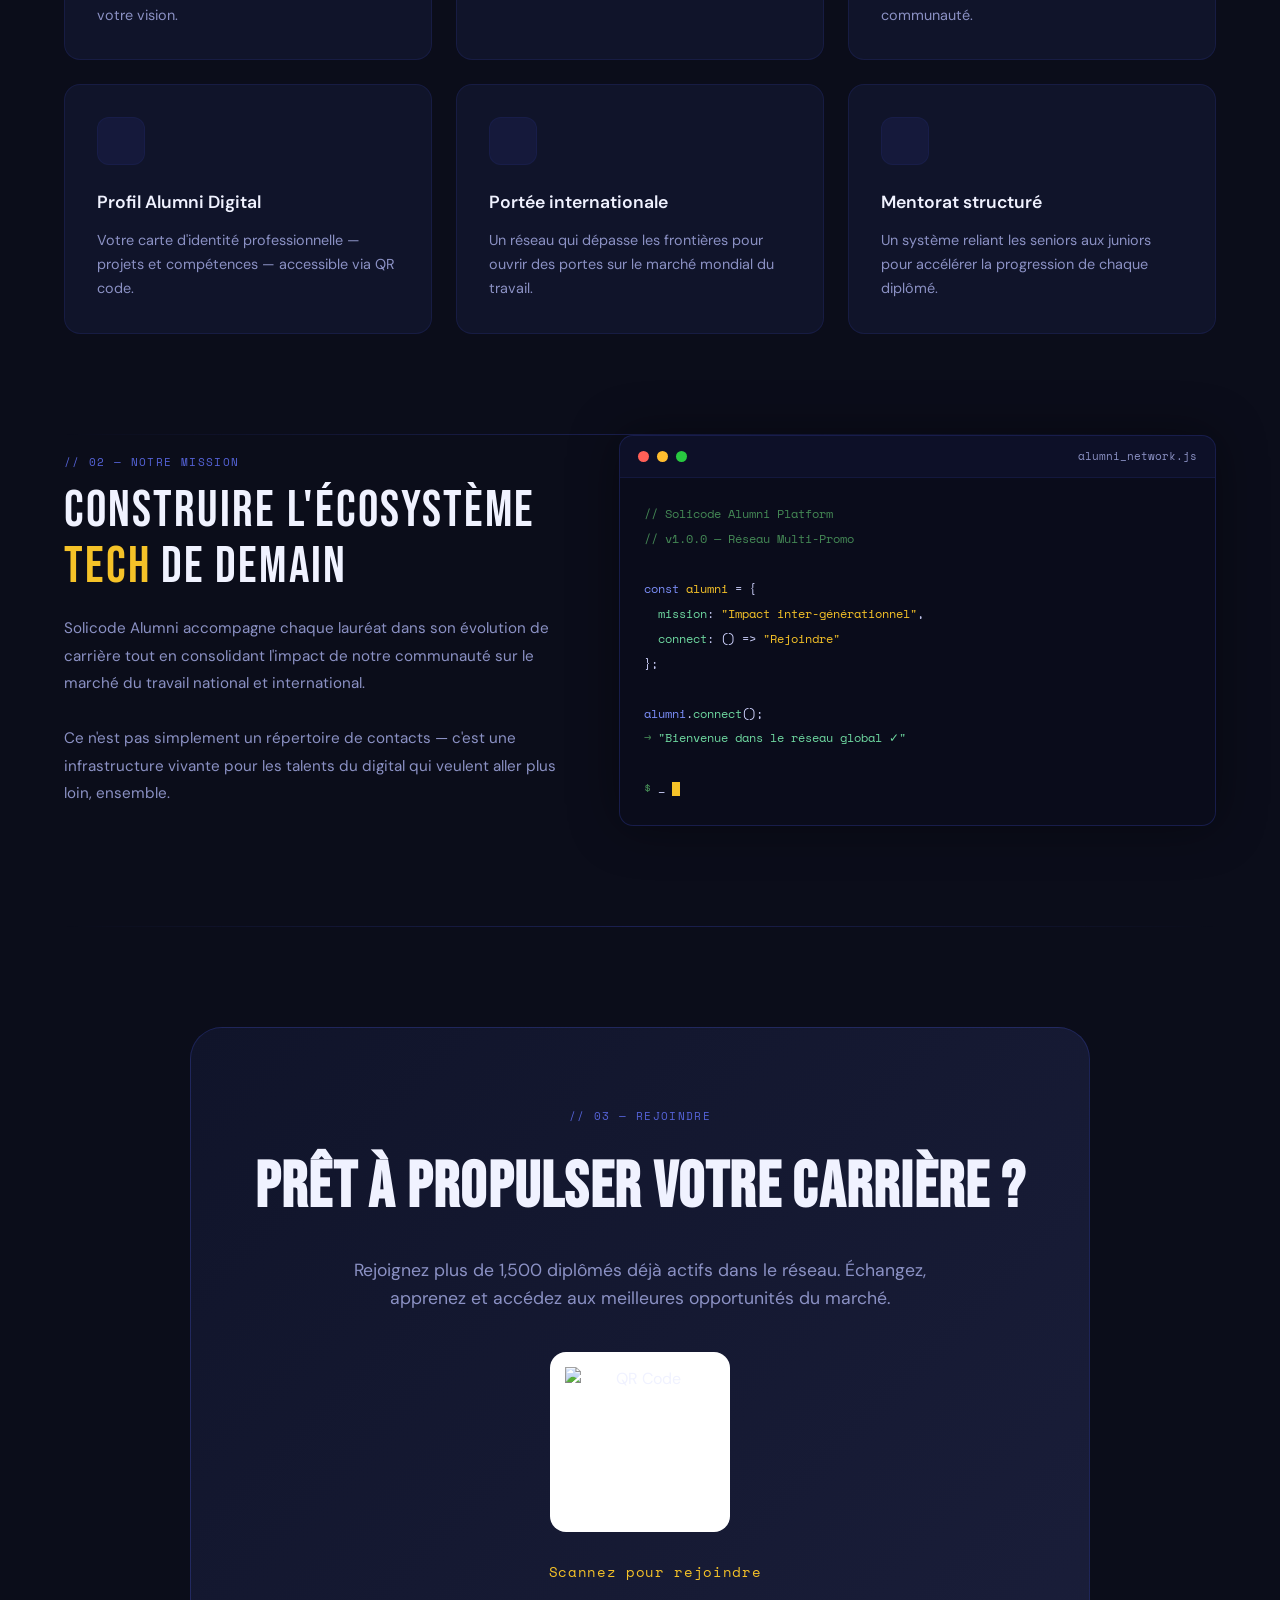
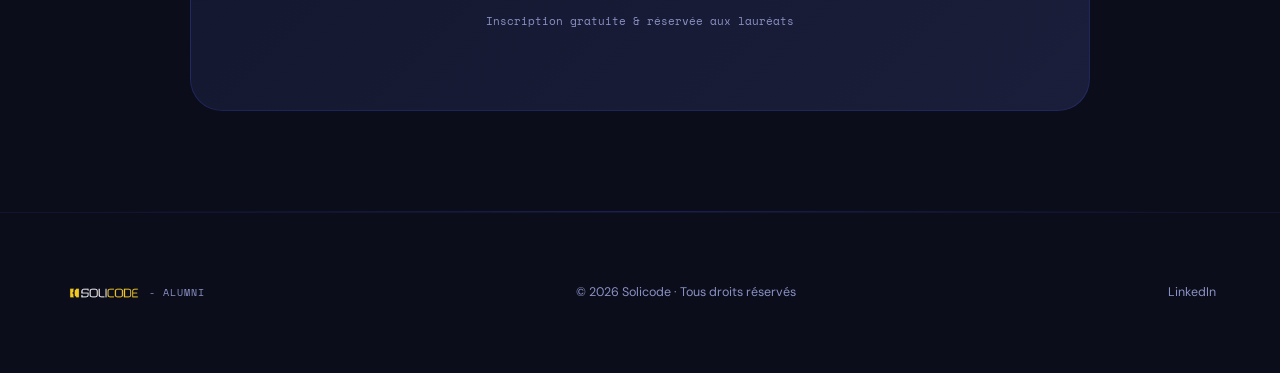
==== commit 50bd39f0: "save" ====
--- a/index.html
+++ b/index.html
@@ -83,6 +83,22 @@
                     <div class="stat-num" id="stat-mentors">-</div>
                     <div class="stat-label">Mentors & Speakers</div>
                 </div>
+                <div class="stat">
+                    <div class="stat-num" id="stat-en-poste">-</div>
+                    <div class="stat-label">En Poste</div>
+                </div>
+                <div class="stat">
+                    <div class="stat-num" id="stat-freelance">-</div>
+                    <div class="stat-label">Freelance</div>
+                </div>
+                <div class="stat">
+                    <div class="stat-num" id="stat-recherche">-</div>
+                    <div class="stat-label">En Recherche</div>
+                </div>
+                <div class="stat">
+                    <div class="stat-num" id="stat-etude">-</div>
+                    <div class="stat-label">En Étude</div>
+                </div>
             </div>
         </div>
 
